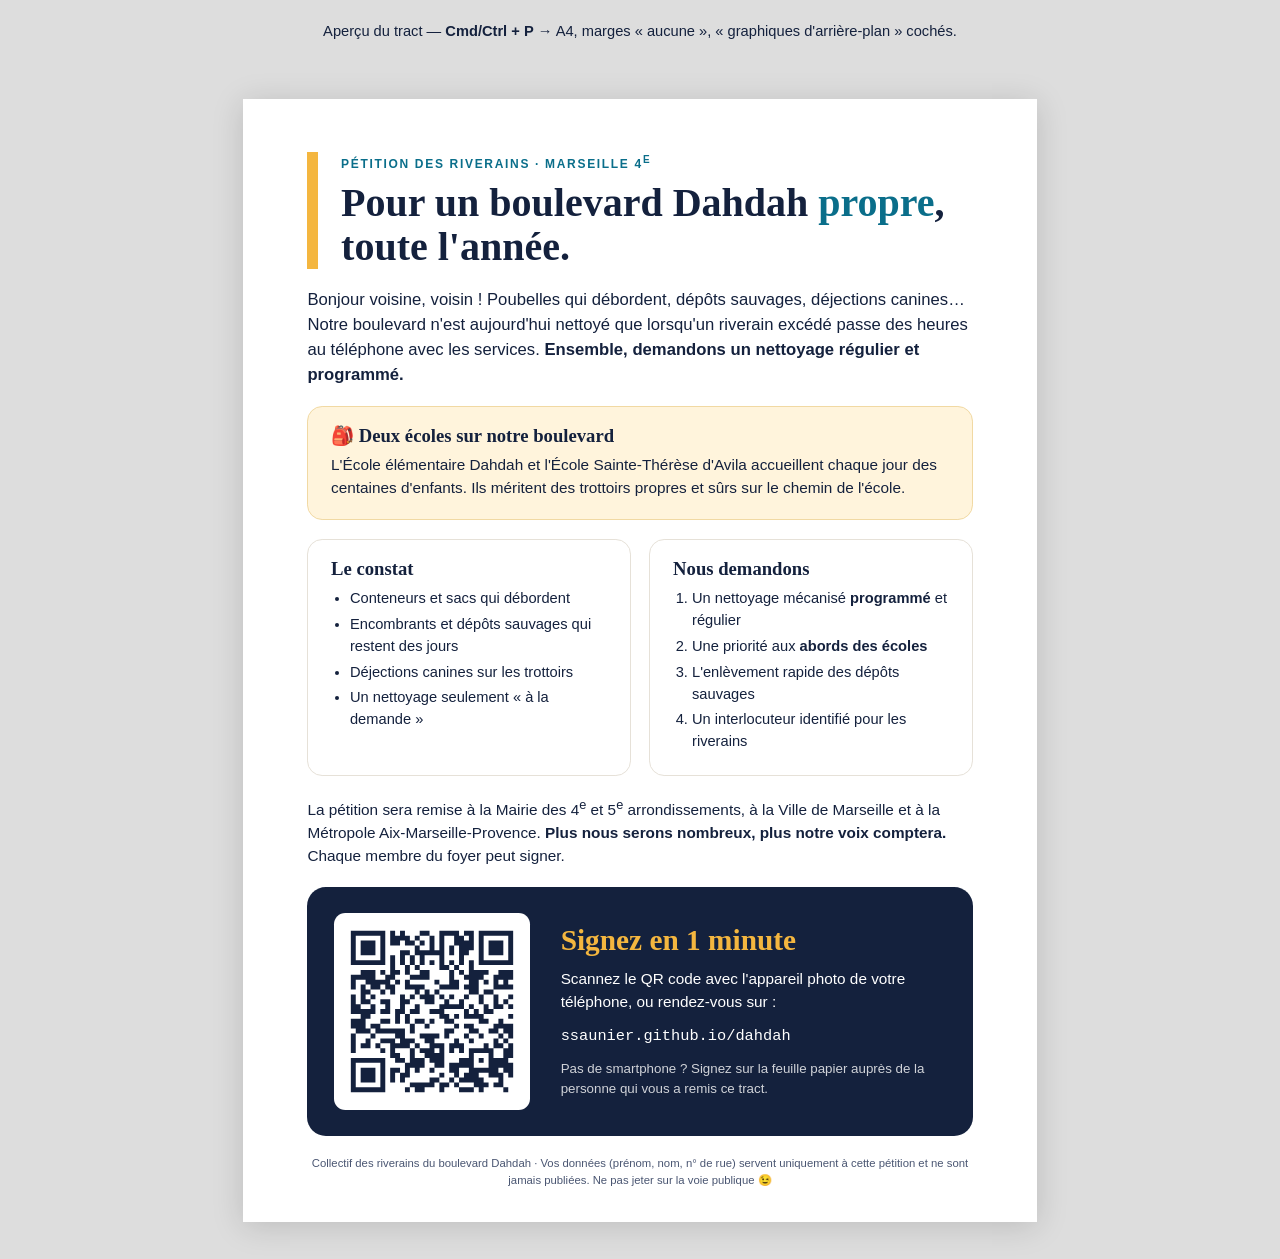
==== tract/index.html @ 6a4a3632 "Pétition boulevard Dahdah : site, backend Apps Script, tract et feuille papier Co-Authored-By: Claud" ====
<!DOCTYPE html>
<html lang="fr">
<head>
  <meta charset="utf-8">
  <title>Tract — Pétition boulevard Dahdah</title>
  <meta name="robots" content="noindex">
  <style>
    @page { size: A4; margin: 0; }
    :root { --ink: #14213d; --soft: #4a5672; --sea: #0a6e8a; --sun: #f4b63f; }
    * { box-sizing: border-box; }
    body { margin: 0; background: #ddd; font-family: -apple-system, "Segoe UI", Roboto, Arial, sans-serif; color: var(--ink); }
    .page {
      width: 210mm; height: 297mm; margin: 10mm auto; background: #fff;
      padding: 14mm 17mm 12mm; display: flex; flex-direction: column; gap: 5mm;
      box-shadow: 0 4px 30px rgba(0,0,0,.15); overflow: hidden;
    }
    @media print { body { background: #fff; } .page { margin: 0; box-shadow: none; } .noprint { display: none; } }
    h1, h2 { font-family: "Iowan Old Style", Palatino, Georgia, serif; margin: 0; line-height: 1.1; }
    .top { border-left: 3mm solid var(--sun); padding-left: 6mm; }
    .eyebrow { text-transform: uppercase; letter-spacing: .14em; font-size: 9pt; font-weight: 700; color: var(--sea); margin: 0 0 2mm; }
    h1 { font-size: 30pt; }
    h1 span { color: var(--sea); }
    p { margin: 0; font-size: 11.5pt; line-height: 1.5; }
    .intro { font-size: 12.5pt; }
    .grid { display: grid; grid-template-columns: 1fr 1fr; gap: 5mm; }
    .box { border: .4mm solid #e6e1d8; border-radius: 4mm; padding: 5mm 6mm; }
    .box h2 { font-size: 14pt; margin-bottom: 2mm; }
    ul, ol { margin: 0; padding-left: 5mm; font-size: 11pt; line-height: 1.5; }
    li { margin-bottom: 1mm; }
    .schools { background: #fff4dc; border-color: #f1d9a3; }
    .cta {
      margin-top: auto; background: var(--ink); color: #fff; border-radius: 5mm;
      padding: 7mm; display: grid; grid-template-columns: 52mm 1fr; gap: 8mm; align-items: center;
    }
    .qr { background: #fff; border-radius: 3mm; padding: 2mm; }
    .qr img { width: 100%; display: block; }
    .cta h2 { font-size: 22pt; color: var(--sun); margin-bottom: 3mm; }
    .cta p { font-size: 11.5pt; }
    .url { font-family: ui-monospace, Menlo, monospace; font-size: 11pt; margin-top: 3mm !important; color: #fff; word-break: break-all; }
    .foot { font-size: 8.5pt; color: var(--soft); text-align: center; }
    .noprint { text-align: center; padding: 6mm; font-size: 11pt; }
  </style>
</head>
<body>
  <div class="noprint">Aperçu du tract — <strong>Cmd/Ctrl + P</strong> → A4, marges « aucune », « graphiques d'arrière-plan » cochés.</div>

  <div class="page">
    <div class="top">
      <p class="eyebrow">Pétition des riverains · Marseille 4<sup>e</sup></p>
      <h1>Pour un boulevard Dahdah <span>propre</span>, toute l'année.</h1>
    </div>

    <p class="intro">Bonjour voisine, voisin ! Poubelles qui débordent, dépôts sauvages, déjections canines… Notre boulevard n'est aujourd'hui nettoyé que lorsqu'un riverain excédé passe des heures au téléphone avec les services. <strong>Ensemble, demandons un nettoyage régulier et programmé.</strong></p>

    <div class="box schools">
      <h2>🎒 Deux écoles sur notre boulevard</h2>
      <p>L'École élémentaire Dahdah et l'École Sainte-Thérèse d'Avila accueillent chaque jour des centaines d'enfants. Ils méritent des trottoirs propres et sûrs sur le chemin de l'école.</p>
    </div>

    <div class="grid">
      <div class="box">
        <h2>Le constat</h2>
        <ul>
          <li>Conteneurs et sacs qui débordent</li>
          <li>Encombrants et dépôts sauvages qui restent des jours</li>
          <li>Déjections canines sur les trottoirs</li>
          <li>Un nettoyage seulement « à la demande »</li>
        </ul>
      </div>
      <div class="box">
        <h2>Nous demandons</h2>
        <ol>
          <li>Un nettoyage mécanisé <strong>programmé</strong> et régulier</li>
          <li>Une priorité aux <strong>abords des écoles</strong></li>
          <li>L'enlèvement rapide des dépôts sauvages</li>
          <li>Un interlocuteur identifié pour les riverains</li>
        </ol>
      </div>
    </div>

    <p>La pétition sera remise à la Mairie des 4<sup>e</sup> et 5<sup>e</sup> arrondissements, à la Ville de Marseille et à la Métropole Aix-Marseille-Provence. <strong>Plus nous serons nombreux, plus notre voix comptera.</strong> Chaque membre du foyer peut signer.</p>

    <div class="cta">
      <div class="qr"><img src="qr.svg" alt="QR code vers la pétition"></div>
      <div>
        <h2>Signez en 1 minute</h2>
        <p>Scannez le QR code avec l'appareil photo de votre téléphone, ou rendez-vous sur :</p>
        <p class="url" id="url">ssaunier.github.io/dahdah</p>
        <p style="margin-top:3mm;font-size:10pt;opacity:.8">Pas de smartphone ? Signez sur la feuille papier auprès de la personne qui vous a remis ce tract.</p>
      </div>
    </div>

    <p class="foot">Collectif des riverains du boulevard Dahdah · Vos données (prénom, nom, n° de rue) servent uniquement à cette pétition et ne sont jamais publiées. Ne pas jeter sur la voie publique 😉</p>
  </div>
</body>
</html>
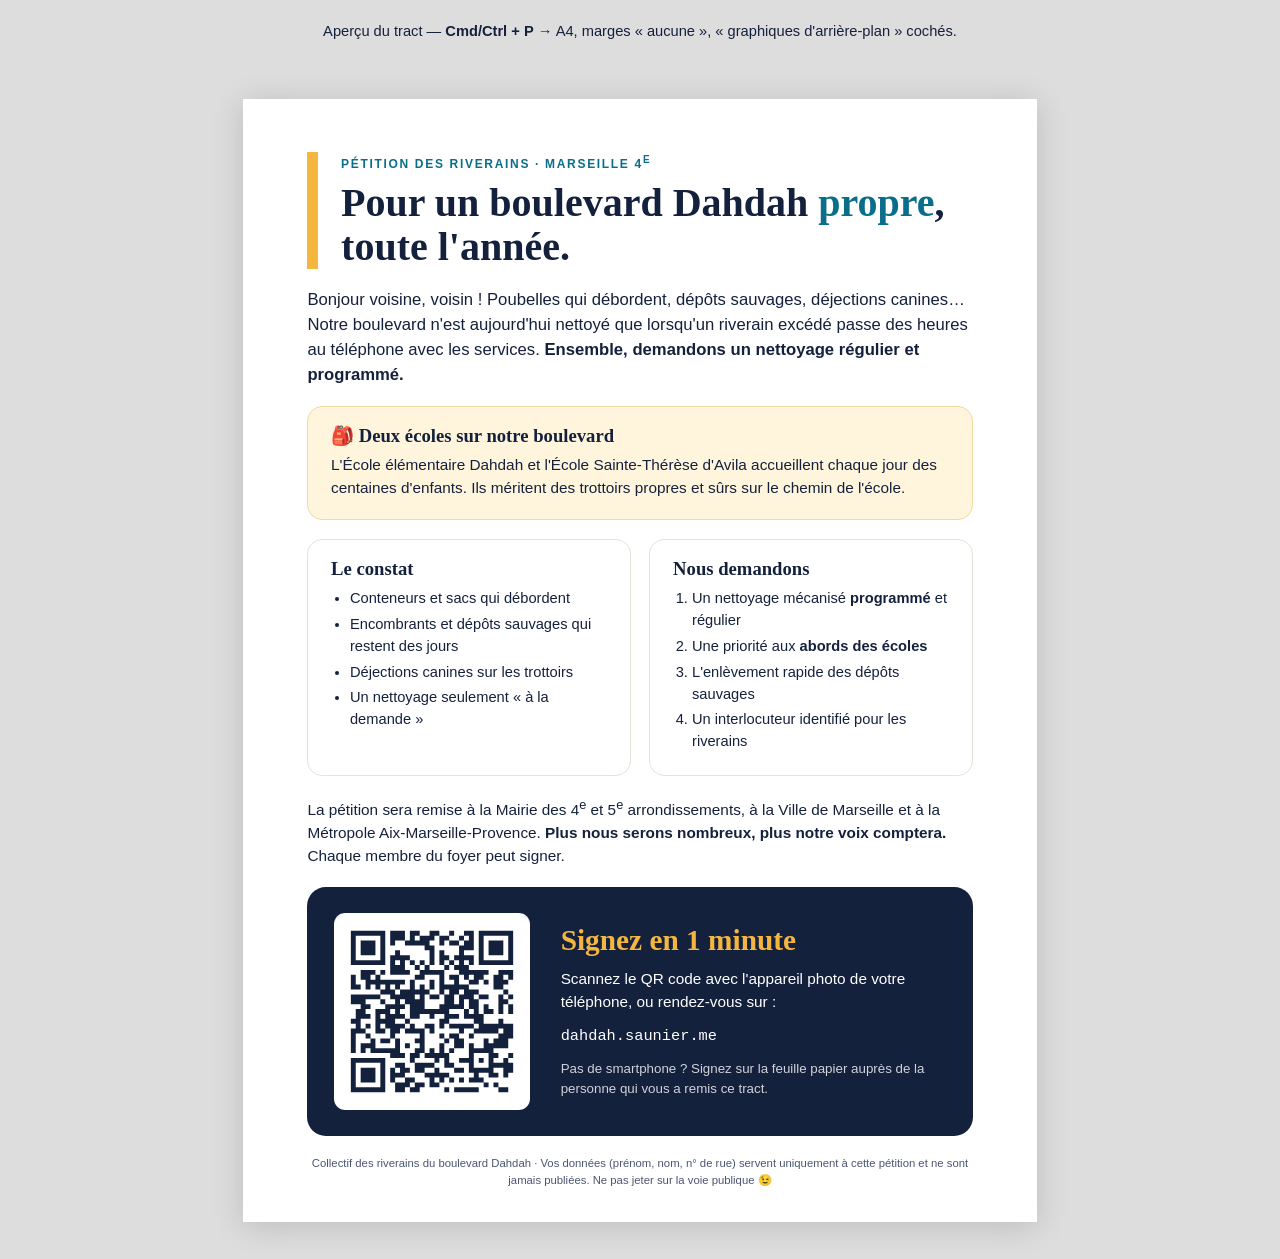
==== commit 2ffd6fa6: "Adresse libre avec autocomplétion (Géoplateforme IGN) pour les habitants du quartier, domaine dahdah" ====
--- a/tract/index.html
+++ b/tract/index.html
@@ -85,7 +85,7 @@
       <div>
         <h2>Signez en 1 minute</h2>
         <p>Scannez le QR code avec l'appareil photo de votre téléphone, ou rendez-vous sur :</p>
-        <p class="url" id="url">ssaunier.github.io/dahdah</p>
+        <p class="url" id="url">dahdah.saunier.me</p>
         <p style="margin-top:3mm;font-size:10pt;opacity:.8">Pas de smartphone ? Signez sur la feuille papier auprès de la personne qui vous a remis ce tract.</p>
       </div>
     </div>
